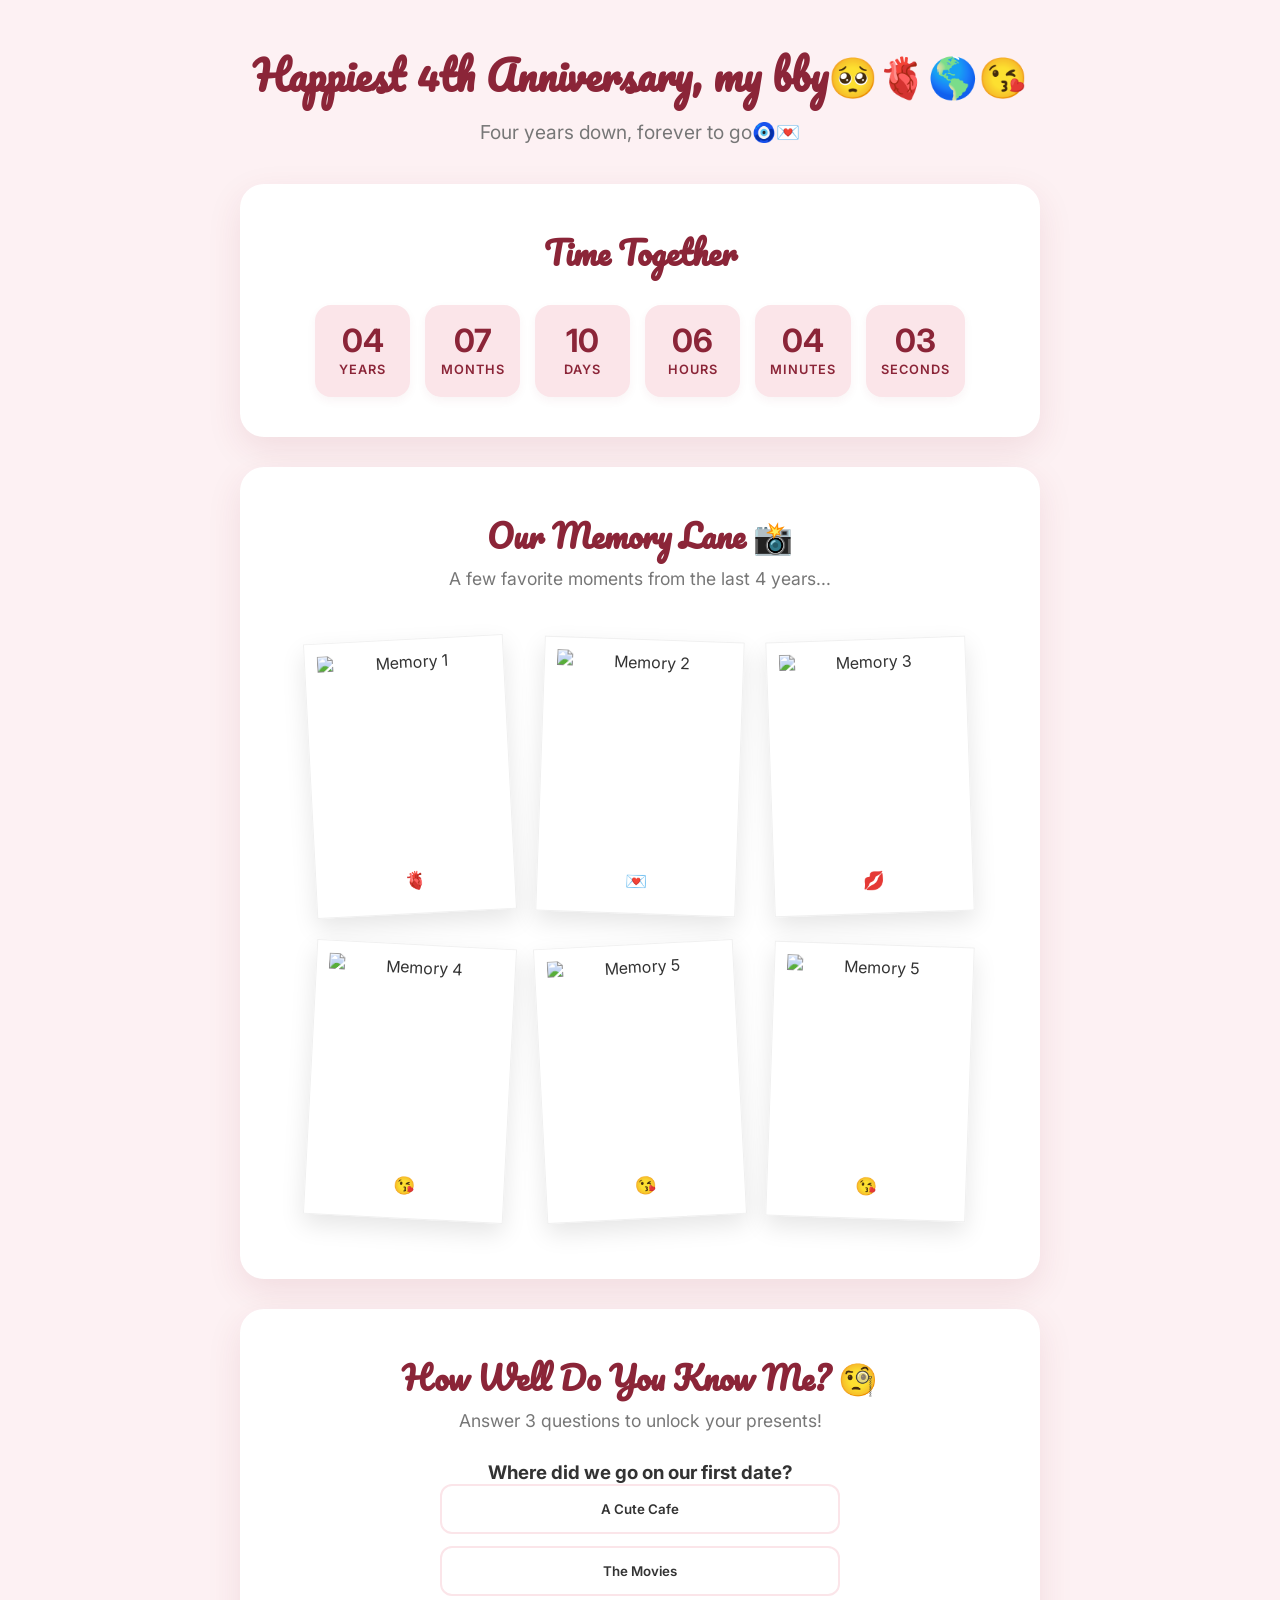
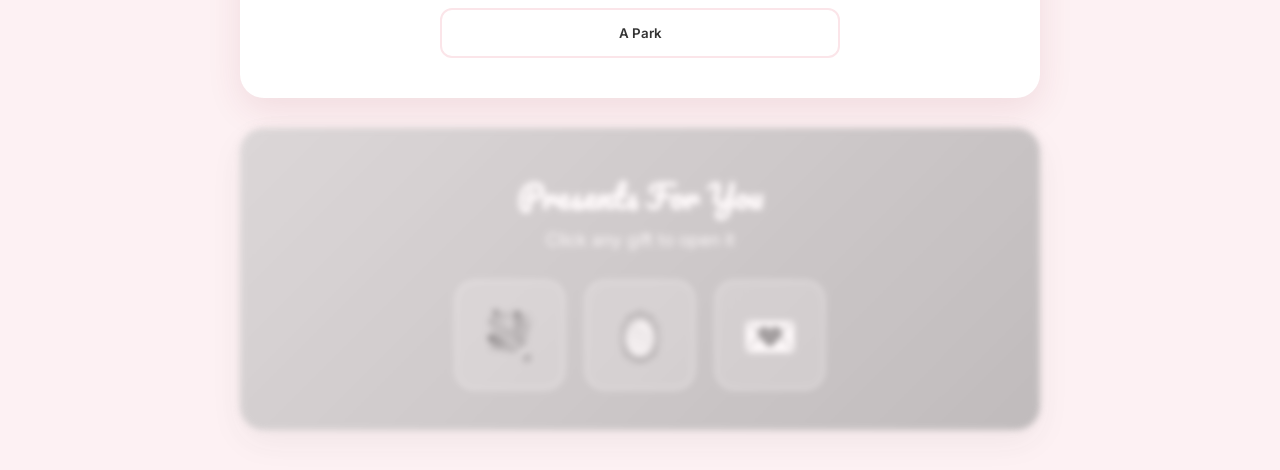
==== index.html @ a2ed80ae "Add files via upload" ====
<!DOCTYPE html>
<html lang="en">
<head>
    <meta charset="UTF-8">
    <meta name="viewport" content="width=device-width, initial-scale=1.0">
    <title>Happy 4th Anniversary, Liza!</title>
    <link href="https://fonts.googleapis.com/css2?family=Inter:wght@400;600;700&family=Pacifico&display=swap" rel="stylesheet">
    <link rel="stylesheet" href="index.css">
</head>
<body>
    <audio id="bg-music" loop>
        <source src="song.mp3" type="audio/mpeg">
    </audio>

    <div id="hearts-container"></div>

    <div class="container">
        <header class="hero">
            <h1>Happiest 4th Anniversary, my bby🥺🫀🌎😘</h1>
            <p>Four years down, forever to go🧿💌</p>
        </header>

        <section class="card-section">
            <h2 class="title-font">Time Together</h2>
            <div class="counter-container">
                <div class="time-box"><span id="years">04</span><p>Years</p></div>
                <div class="time-box"><span id="months">00</span><p>Months</p></div>
                <div class="time-box"><span id="days">00</span><p>Days</p></div>
                <div class="time-box"><span id="hours">00</span><p>Hours</p></div>
                <div class="time-box"><span id="minutes">00</span><p>Minutes</p></div>
                <div class="time-box"><span id="seconds">00</span><p>Seconds</p></div>
            </div>
        </section>

        <section class="card-section">
            <h2 class="title-font">Our Memory Lane 📸</h2>
            <p class="subtitle">A few favorite moments from the last 4 years...</p>
            <div class="polaroid-grid">
                <div class="polaroid">
                    <img src="images/BBFFD199-B7B2-4E37-9CB4-F32F206C4D15.jpg" alt="Memory 1">
                    <p class="caption">🫀</p>
                </div>
                <div class="polaroid">
                    <img src="images/IMG_3321.jpg" alt="Memory 2">
                    <p class="caption">💌</p>
                </div>
                <div class="polaroid">
                    <img src="images/IMG_1927.jpg" alt="Memory 3">
                    <p class="caption">💋</p>
                </div>
                <div class="polaroid">
                    <img src="images/IMG_1964.jpg" alt="Memory 4">
                    <p class="caption">😘</p>
                </div>
                <div class="polaroid">
                    <img src="images/IMG_1459.heic" alt="Memory 5">
                    <p class="caption">😘</p>
                </div>
                <div class="polaroid">
                    <img src="images/IMG_3322.jpg" alt="Memory 5">
                    <p class="caption">😘</p>
                </div>
                </div>
        </section>

        <section class="card-section">
            <h2 class="title-font">How Well Do You Know Me? 🧐</h2>
            <p class="subtitle">Answer 3 questions to unlock your presents!</p>
            
            <div id="quiz-container">
                <h3 id="question-text">Loading question...</h3>
                <div class="quiz-options" id="quiz-options">
                    </div>
            </div>

            <div id="quiz-success" class="hidden">
                <h3 class="title-font">🎉 Perfect Score! 🎉</h3>
                <p>You know me best. Scroll down to open your gifts!</p>
            </div>
        </section>

        <section id="presents-section" class="presents-card locked">
            <h2 class="title-font white-text">Presents For You</h2>
            <p class="subtitle white-text">Click any gift to open it</p>
            <div class="gifts-container">
                <div class="gift-card" onclick="openGift('flowers')">
                    <div class="gift-icon">💐</div>
                </div>
                <div class="gift-card" onclick="openGift('mirror')">
                    <div class="gift-icon">🪞</div>
                </div>
                <div class="gift-card" onclick="openGift('letter')">
                    <div class="gift-icon">💌</div>
                </div>
            </div>
        </section>
    </div>

    <div id="gift-modal" class="modal hidden">
        <div class="modal-content">
            <span class="close-btn" onclick="closeModal()">&times;</span>
            <h3 id="modal-title" class="title-font">Surprise!</h3>
            <img id="modal-image" src="" alt="Gift Image" class="hidden">
            <div id="camera-container" class="hidden">
                <video id="camera-stream" autoplay playsinline></video>
            </div>
            <p id="modal-message"></p>
        </div>
    </div>

    <script src="script.js"></script>
</body>
</html>
---- index.css ----
/* --- Variables --- */
:root {
    --bg-color: #FDF1F3;
    --card-bg: #FFFFFF;
    --primary-red: #8B2538;
    --soft-red: #FBE5E9;
    --text-dark: #333333;
    --text-muted: #777777;
    --shadow: 0 12px 35px rgba(139, 37, 56, 0.1);
    --border-radius: 24px;
}

/* --- Global Reset --- */
* {
    margin: 0;
    padding: 0;
    box-sizing: border-box;
}

body {
    font-family: 'Inter', sans-serif;
    background-color: var(--bg-color);
    color: var(--text-dark);
    display: flex;
    justify-content: center;
    padding: 40px 20px;
    position: relative;
    overflow-x: hidden;
}

/* --- Floating Hearts --- */
#hearts-container {
    position: fixed;
    top: 0;
    left: 0;
    width: 100%;
    height: 100%;
    pointer-events: none;
    z-index: 0;
}

.heart {
    position: absolute;
    color: var(--primary-red);
    opacity: 0.6;
    user-select: none;
    animation: floatUp 6s linear forwards;
}

@keyframes floatUp {
    0% { transform: translateY(110vh) translateX(0); opacity: 0; }
    10% { opacity: 0.6; }
    90% { opacity: 0.6; }
    100% { transform: translateY(-10vh) translateX(25px); opacity: 0; }
}

/* --- Layout --- */
.container {
    max-width: 800px;
    width: 100%;
    position: relative;
    z-index: 1;
}

.hero {
    text-align: center;
    margin-bottom: 40px;
}

.hero h1 {
    color: var(--primary-red);
    font-family: 'Pacifico', cursive;
    font-size: 2.5rem;
    margin-bottom: 10px;
}

.hero p {
    color: var(--text-muted);
    font-size: 1.2rem;
}

.card-section {
    background-color: var(--card-bg);
    border-radius: var(--border-radius);
    padding: 40px;
    margin-bottom: 30px;
    box-shadow: var(--shadow);
    text-align: center;
}

.title-font {
    color: var(--primary-red);
    font-family: 'Pacifico', cursive;
    font-size: 2rem;
    margin-bottom: 25px;
}

.subtitle {
    color: var(--text-muted);
    font-size: 1.1rem;
    margin-bottom: 30px;
    margin-top: -20px;
}

/* --- Counter --- */
.counter-container {
    display: flex;
    flex-wrap: wrap;
    justify-content: center;
    gap: 15px;
}

.time-box {
    background-color: var(--soft-red);
    padding: 20px 15px;
    border-radius: 16px;
    min-width: 95px;
    box-shadow: 0 4px 10px rgba(139, 37, 56, 0.05);
}

.time-box span {
    display: block;
    font-size: 2rem;
    font-weight: 700;
    color: var(--primary-red);
    line-height: 1;
    margin-bottom: 5px;
}

.time-box p {
    font-size: 0.8rem;
    font-weight: 600;
    color: var(--primary-red);
    text-transform: uppercase;
    letter-spacing: 1px;
}

/* --- Memory Lane --- */
/* --- Memory Lane Grid --- */
.polaroid-grid {
    display: flex;
    flex-wrap: wrap;
    justify-content: center;
    gap: 30px;
    padding: 20px 0;
}

.polaroid {
    background-color: white;
    padding: 12px 12px 18px 12px; /* Bottom padding for the caption */
    box-shadow: 0 10px 25px rgba(0, 0, 0, 0.1);
    width: 200px; /* Slightly wider for better looks */
    transition: transform 0.3s ease;
    cursor: pointer;
    border: 1px solid #f0f0f0;
}

/* This makes sure ONLY the image shows, no gray boxes */
.polaroid img {
    width: 100%;
    height: 200px; /* Square crop for that classic polaroid feel */
    object-fit: cover;
    display: block;
    margin-bottom: 12px;
}

/* Subtle random rotations for the "scattered" look */
.polaroid:nth-child(4n+1) { transform: rotate(-3deg); }
.polaroid:nth-child(4n+2) { transform: rotate(2deg); }
.polaroid:nth-child(4n+3) { transform: rotate(-2deg); }
.polaroid:nth-child(4n+4) { transform: rotate(3deg); }

.polaroid:hover {
    transform: scale(1.08) rotate(0deg) !important;
    z-index: 10;
    box-shadow: 0 15px 35px rgba(139, 37, 56, 0.2);
}

.caption {
    font-family: 'Pacifico', cursive;
    color: #333;
    font-size: 1.2rem;
    margin-top: 5px;
}
.caption { font-family: 'Pacifico', cursive; color: var(--text-dark); font-size: 1.1rem; }
.photo-placeholder {
    background-color: #f0f0f0;
    height: 140px;
    display: flex;
    justify-content: center;
    align-items: center;
    font-size: 2.5rem;
    margin-bottom: 12px;
}

.caption {
    font-family: 'Pacifico', cursive;
    color: var(--text-dark);
    font-size: 1.1rem;
}

/* --- Quiz --- */
.quiz-options {
    display: flex;
    flex-direction: column;
    gap: 12px;
    max-width: 400px;
    margin: 0 auto;
}

.quiz-btn {
    background-color: white;
    border: 2px solid var(--soft-red);
    padding: 15px;
    border-radius: 12px;
    font-family: 'Inter', sans-serif;
    font-weight: 600;
    color: var(--text-dark);
    cursor: pointer;
    transition: all 0.2s ease;
}

.quiz-btn:hover {
    border-color: var(--primary-red);
    background-color: var(--soft-red);
}

.quiz-btn.wrong {
    background-color: #ffe6e6;
    border-color: #ff4d4d;
    animation: shake 0.4s;
}

@keyframes shake {
    0%, 100% { transform: translateX(0); }
    25% { transform: translateX(-6px); }
    75% { transform: translateX(6px); }
}

/* --- Presents --- */
.presents-card {
    background: linear-gradient(135deg, #FFB6C1, #A88BEB);
    border-radius: var(--border-radius);
    padding: 40px;
    text-align: center;
    transition: all 0.5s ease;
    box-shadow: var(--shadow);
}

.presents-card.locked {
    filter: grayscale(1) blur(3px);
    opacity: 0.6;
    pointer-events: none;
}

.white-text { color: white !important; }

.gifts-container {
    display: flex;
    justify-content: center;
    gap: 20px;
    margin-top: 20px;
}

.gift-card {
    background-color: rgba(255, 255, 255, 0.2);
    border: 2px solid rgba(255, 255, 255, 0.4);
    border-radius: 20px;
    width: 110px;
    height: 110px;
    display: flex;
    justify-content: center;
    align-items: center;
    cursor: pointer;
    transition: transform 0.3s ease;
}

.gift-card:hover { transform: scale(1.1); background-color: rgba(255, 255, 255, 0.3); }
.gift-icon { font-size: 3rem; }

/* --- Modal --- */
.modal {
    position: fixed;
    top: 0; left: 0;
    width: 100%; height: 100%;
    background-color: rgba(0, 0, 0, 0.6);
    display: flex;
    justify-content: center;
    align-items: center;
    z-index: 2000;
}

.modal.hidden { display: none; }

.modal-content {
    background: white;
    padding: 40px;
    border-radius: 20px;
    text-align: center;
    max-width: 420px;
    width: 90%;
    position: relative;
    box-shadow: 0 15px 40px rgba(0,0,0,0.2);
}

.close-btn { position: absolute; top: 15px; right: 20px; font-size: 1.8rem; cursor: pointer; color: var(--text-muted); }

#modal-image {
    width: 100%;
    max-width: 280px;
    border-radius: 12px;
    margin-bottom: 20px;
    display: none;
}

#camera-container {
    width: 100%;
    max-width: 320px;
    margin: 0 auto 20px;
    border-radius: 12px;
    overflow: hidden;
}

#camera-stream {
    width: 100%;
    transform: scaleX(-1);
    display: block;
}

.hidden { display: none; }
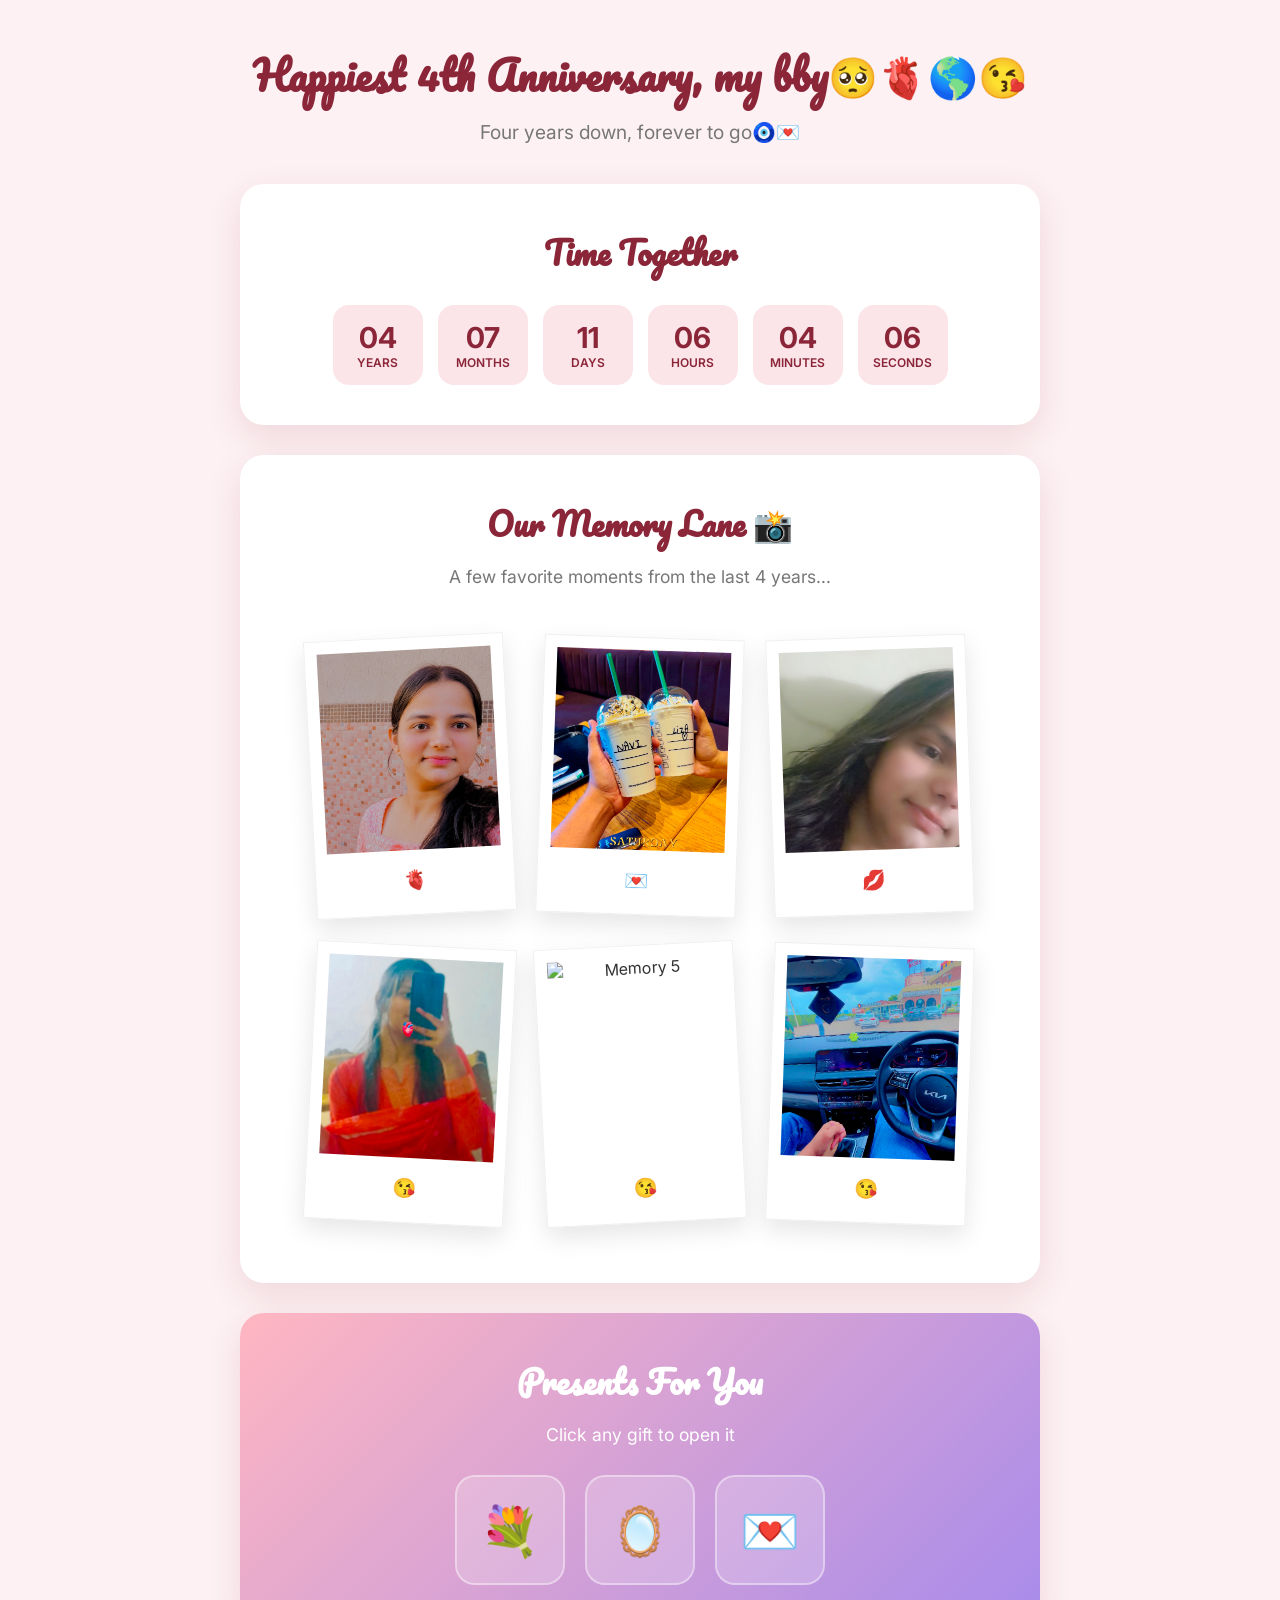
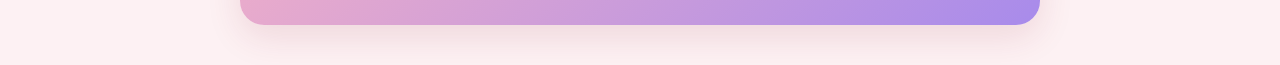
==== commit 32031dff: "Update index.html" ====
--- a/index.html
+++ b/index.html
@@ -63,22 +63,6 @@
                 </div>
         </section>
 
-        <section class="card-section">
-            <h2 class="title-font">How Well Do You Know Me? 🧐</h2>
-            <p class="subtitle">Answer 3 questions to unlock your presents!</p>
-            
-            <div id="quiz-container">
-                <h3 id="question-text">Loading question...</h3>
-                <div class="quiz-options" id="quiz-options">
-                    </div>
-            </div>
-
-            <div id="quiz-success" class="hidden">
-                <h3 class="title-font">🎉 Perfect Score! 🎉</h3>
-                <p>You know me best. Scroll down to open your gifts!</p>
-            </div>
-        </section>
-
         <section id="presents-section" class="presents-card locked">
             <h2 class="title-font white-text">Presents For You</h2>
             <p class="subtitle white-text">Click any gift to open it</p>
@@ -110,4 +94,4 @@
 
     <script src="script.js"></script>
 </body>
-</html>+</html>
--- a/index.css
+++ b/index.css
@@ -6,15 +6,15 @@
     --soft-red: #FBE5E9;
     --text-dark: #333333;
     --text-muted: #777777;
-    --shadow: 0 12px 35px rgba(139, 37, 56, 0.1);
+    --shadow: 0 12px 35px rgba(139, 37, 56, 0.12);
     --border-radius: 24px;
 }
 
 /* --- Global Reset --- */
-* {
-    margin: 0;
-    padding: 0;
-    box-sizing: border-box;
+* { 
+    margin: 0; 
+    padding: 0; 
+    box-sizing: border-box; 
 }
 
 body {
@@ -31,11 +31,11 @@
 /* --- Floating Hearts --- */
 #hearts-container {
     position: fixed;
-    top: 0;
-    left: 0;
-    width: 100%;
+    top: 0; 
+    left: 0; 
+    width: 100%; 
     height: 100%;
-    pointer-events: none;
+    pointer-events: none; 
     z-index: 0;
 }
 
@@ -43,18 +43,16 @@
     position: absolute;
     color: var(--primary-red);
     opacity: 0.6;
-    user-select: none;
     animation: floatUp 6s linear forwards;
 }
 
 @keyframes floatUp {
     0% { transform: translateY(110vh) translateX(0); opacity: 0; }
     10% { opacity: 0.6; }
-    90% { opacity: 0.6; }
     100% { transform: translateY(-10vh) translateX(25px); opacity: 0; }
 }
 
-/* --- Layout --- */
+/* --- Layout Container --- */
 .container {
     max-width: 800px;
     width: 100%;
@@ -62,23 +60,24 @@
     z-index: 1;
 }
 
-.hero {
-    text-align: center;
-    margin-bottom: 40px;
-}
-
-.hero h1 {
-    color: var(--primary-red);
-    font-family: 'Pacifico', cursive;
-    font-size: 2.5rem;
-    margin-bottom: 10px;
-}
-
-.hero p {
-    color: var(--text-muted);
-    font-size: 1.2rem;
-}
-
+.hero { 
+    text-align: center; 
+    margin-bottom: 40px; 
+}
+
+.hero h1 { 
+    color: var(--primary-red); 
+    font-family: 'Pacifico', cursive; 
+    font-size: 2.5rem; 
+    margin-bottom: 10px; 
+}
+
+.hero p { 
+    color: var(--text-muted); 
+    font-size: 1.2rem; 
+}
+
+/* --- Section Cards --- */
 .card-section {
     background-color: var(--card-bg);
     border-radius: var(--border-radius);
@@ -99,10 +98,10 @@
     color: var(--text-muted);
     font-size: 1.1rem;
     margin-bottom: 30px;
-    margin-top: -20px;
-}
-
-/* --- Counter --- */
+    margin-top: -10px;
+}
+
+/* --- Relationship Counter --- */
 .counter-container {
     display: flex;
     flex-wrap: wrap;
@@ -112,31 +111,26 @@
 
 .time-box {
     background-color: var(--soft-red);
-    padding: 20px 15px;
+    padding: 15px;
     border-radius: 16px;
-    min-width: 95px;
-    box-shadow: 0 4px 10px rgba(139, 37, 56, 0.05);
-}
-
-.time-box span {
-    display: block;
-    font-size: 2rem;
-    font-weight: 700;
-    color: var(--primary-red);
-    line-height: 1;
-    margin-bottom: 5px;
-}
-
-.time-box p {
-    font-size: 0.8rem;
-    font-weight: 600;
-    color: var(--primary-red);
-    text-transform: uppercase;
-    letter-spacing: 1px;
-}
-
-/* --- Memory Lane --- */
-/* --- Memory Lane Grid --- */
+    min-width: 90px;
+}
+
+.time-box span { 
+    display: block; 
+    font-size: 1.8rem; 
+    font-weight: 700; 
+    color: var(--primary-red); 
+}
+
+.time-box p { 
+    font-size: 0.75rem; 
+    font-weight: 600; 
+    color: var(--primary-red); 
+    text-transform: uppercase; 
+}
+
+/* --- Polaroid Gallery --- */
 .polaroid-grid {
     display: flex;
     flex-wrap: wrap;
@@ -147,24 +141,22 @@
 
 .polaroid {
     background-color: white;
-    padding: 12px 12px 18px 12px; /* Bottom padding for the caption */
+    padding: 12px 12px 18px 12px;
     box-shadow: 0 10px 25px rgba(0, 0, 0, 0.1);
-    width: 200px; /* Slightly wider for better looks */
+    width: 200px;
     transition: transform 0.3s ease;
     cursor: pointer;
     border: 1px solid #f0f0f0;
 }
 
-/* This makes sure ONLY the image shows, no gray boxes */
 .polaroid img {
     width: 100%;
-    height: 200px; /* Square crop for that classic polaroid feel */
+    height: 200px;
     object-fit: cover;
     display: block;
     margin-bottom: 12px;
 }
 
-/* Subtle random rotations for the "scattered" look */
 .polaroid:nth-child(4n+1) { transform: rotate(-3deg); }
 .polaroid:nth-child(4n+2) { transform: rotate(2deg); }
 .polaroid:nth-child(4n+3) { transform: rotate(-2deg); }
@@ -176,155 +168,109 @@
     box-shadow: 0 15px 35px rgba(139, 37, 56, 0.2);
 }
 
-.caption {
-    font-family: 'Pacifico', cursive;
-    color: #333;
-    font-size: 1.2rem;
-    margin-top: 5px;
-}
-.caption { font-family: 'Pacifico', cursive; color: var(--text-dark); font-size: 1.1rem; }
-.photo-placeholder {
-    background-color: #f0f0f0;
-    height: 140px;
-    display: flex;
-    justify-content: center;
-    align-items: center;
-    font-size: 2.5rem;
-    margin-bottom: 12px;
-}
-
-.caption {
-    font-family: 'Pacifico', cursive;
-    color: var(--text-dark);
-    font-size: 1.1rem;
-}
-
-/* --- Quiz --- */
-.quiz-options {
-    display: flex;
-    flex-direction: column;
-    gap: 12px;
-    max-width: 400px;
-    margin: 0 auto;
-}
-
-.quiz-btn {
-    background-color: white;
-    border: 2px solid var(--soft-red);
-    padding: 15px;
-    border-radius: 12px;
-    font-family: 'Inter', sans-serif;
-    font-weight: 600;
-    color: var(--text-dark);
-    cursor: pointer;
-    transition: all 0.2s ease;
-}
-
-.quiz-btn:hover {
-    border-color: var(--primary-red);
-    background-color: var(--soft-red);
-}
-
-.quiz-btn.wrong {
-    background-color: #ffe6e6;
-    border-color: #ff4d4d;
-    animation: shake 0.4s;
-}
-
-@keyframes shake {
-    0%, 100% { transform: translateX(0); }
-    25% { transform: translateX(-6px); }
-    75% { transform: translateX(6px); }
-}
-
-/* --- Presents --- */
+.caption { 
+    font-family: 'Pacifico', cursive; 
+    color: var(--text-dark); 
+    font-size: 1.2rem; 
+    margin-top: 5px; 
+}
+
+/* --- Presents Section --- */
 .presents-card {
     background: linear-gradient(135deg, #FFB6C1, #A88BEB);
     border-radius: var(--border-radius);
-    padding: 40px;
-    text-align: center;
-    transition: all 0.5s ease;
+    padding: 40px; 
+    text-align: center; 
     box-shadow: var(--shadow);
 }
 
-.presents-card.locked {
-    filter: grayscale(1) blur(3px);
-    opacity: 0.6;
-    pointer-events: none;
-}
-
 .white-text { color: white !important; }
 
-.gifts-container {
-    display: flex;
-    justify-content: center;
-    gap: 20px;
-    margin-top: 20px;
+.gifts-container { 
+    display: flex; 
+    justify-content: center; 
+    gap: 20px; 
+    margin-top: 20px; 
 }
 
 .gift-card {
-    background-color: rgba(255, 255, 255, 0.2);
-    border: 2px solid rgba(255, 255, 255, 0.4);
+    width: 110px; 
+    height: 110px; 
+    background: rgba(255,255,255,0.2);
+    border: 2px solid rgba(255,255,255,0.4); 
     border-radius: 20px;
-    width: 110px;
-    height: 110px;
-    display: flex;
-    justify-content: center;
-    align-items: center;
+    display: flex; 
+    align-items: center; 
+    justify-content: center; 
+    font-size: 3rem; 
     cursor: pointer;
-    transition: transform 0.3s ease;
-}
-
-.gift-card:hover { transform: scale(1.1); background-color: rgba(255, 255, 255, 0.3); }
-.gift-icon { font-size: 3rem; }
+    transition: transform 0.3s ease, background-color 0.3s ease;
+}
+
+.gift-card:hover { 
+    transform: scale(1.1); 
+    background-color: rgba(255, 255, 255, 0.3); 
+}
 
 /* --- Modal --- */
 .modal {
-    position: fixed;
-    top: 0; left: 0;
-    width: 100%; height: 100%;
-    background-color: rgba(0, 0, 0, 0.6);
-    display: flex;
-    justify-content: center;
-    align-items: center;
+    position: fixed; 
+    top: 0; 
+    left: 0; 
+    width: 100%; 
+    height: 100%;
+    background: rgba(0,0,0,0.7); 
+    display: flex; 
+    align-items: center; 
+    justify-content: center; 
     z-index: 2000;
 }
 
 .modal.hidden { display: none; }
 
 .modal-content {
-    background: white;
-    padding: 40px;
-    border-radius: 20px;
+    background: white; 
+    padding: 40px; 
+    border-radius: 24px;
+    max-width: 400px; 
+    width: 90%; 
+    position: relative; 
     text-align: center;
-    max-width: 420px;
-    width: 90%;
-    position: relative;
-    box-shadow: 0 15px 40px rgba(0,0,0,0.2);
-}
-
-.close-btn { position: absolute; top: 15px; right: 20px; font-size: 1.8rem; cursor: pointer; color: var(--text-muted); }
-
-#modal-image {
-    width: 100%;
-    max-width: 280px;
-    border-radius: 12px;
-    margin-bottom: 20px;
-    display: none;
-}
-
-#camera-container {
-    width: 100%;
-    max-width: 320px;
-    margin: 0 auto 20px;
-    border-radius: 12px;
-    overflow: hidden;
-}
-
-#camera-stream {
-    width: 100%;
-    transform: scaleX(-1);
-    display: block;
-}
-
-.hidden { display: none; }+}
+
+.close-btn { 
+    position: absolute; 
+    top: 15px; 
+    right: 20px; 
+    font-size: 2rem; 
+    cursor: pointer; 
+    color: var(--text-muted);
+}
+
+#modal-image { 
+    width: 100%; 
+    border-radius: 12px; 
+    margin-bottom: 20px; 
+    display: none; 
+}
+
+#camera-container { 
+    width: 100%; 
+    max-width: 300px; 
+    margin: 0 auto 20px; 
+    border-radius: 12px; 
+    overflow: hidden; 
+}
+
+#camera-stream { 
+    width: 100%; 
+    transform: scaleX(-1); 
+    display: block; 
+}
+
+#modal-message {
+    font-size: 1.1rem;
+    line-height: 1.5;
+}
+
+.hidden { display: none; }
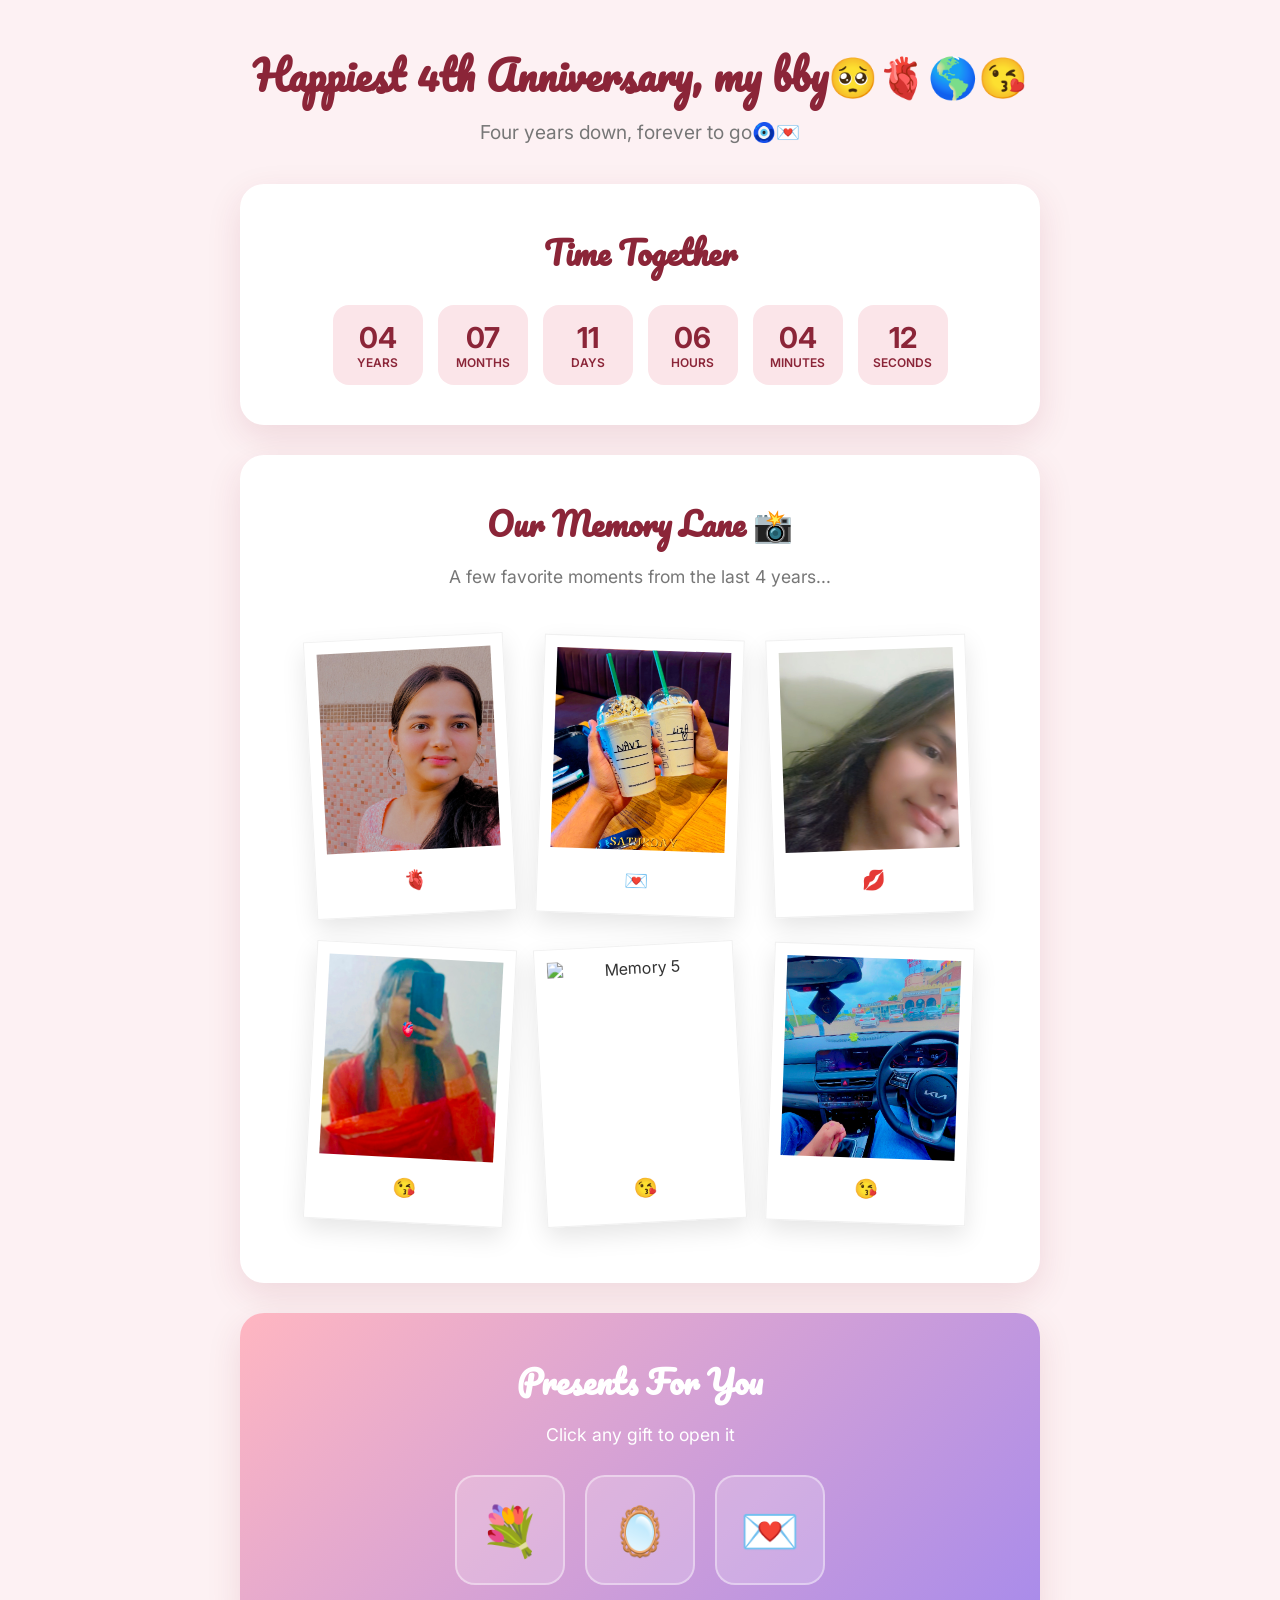
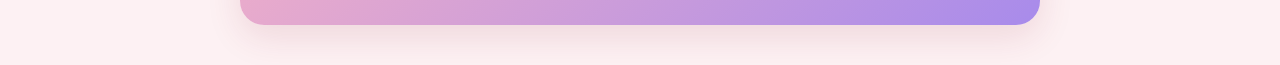
==== commit 78d02a12: "Add files via upload" ====
--- a/index.html
+++ b/index.html
@@ -94,4 +94,4 @@
 
     <script src="script.js"></script>
 </body>
-</html>
+</html>
--- a/index.css
+++ b/index.css
@@ -273,4 +273,4 @@
     line-height: 1.5;
 }
 
-.hidden { display: none; }
+.hidden { display: none; }
